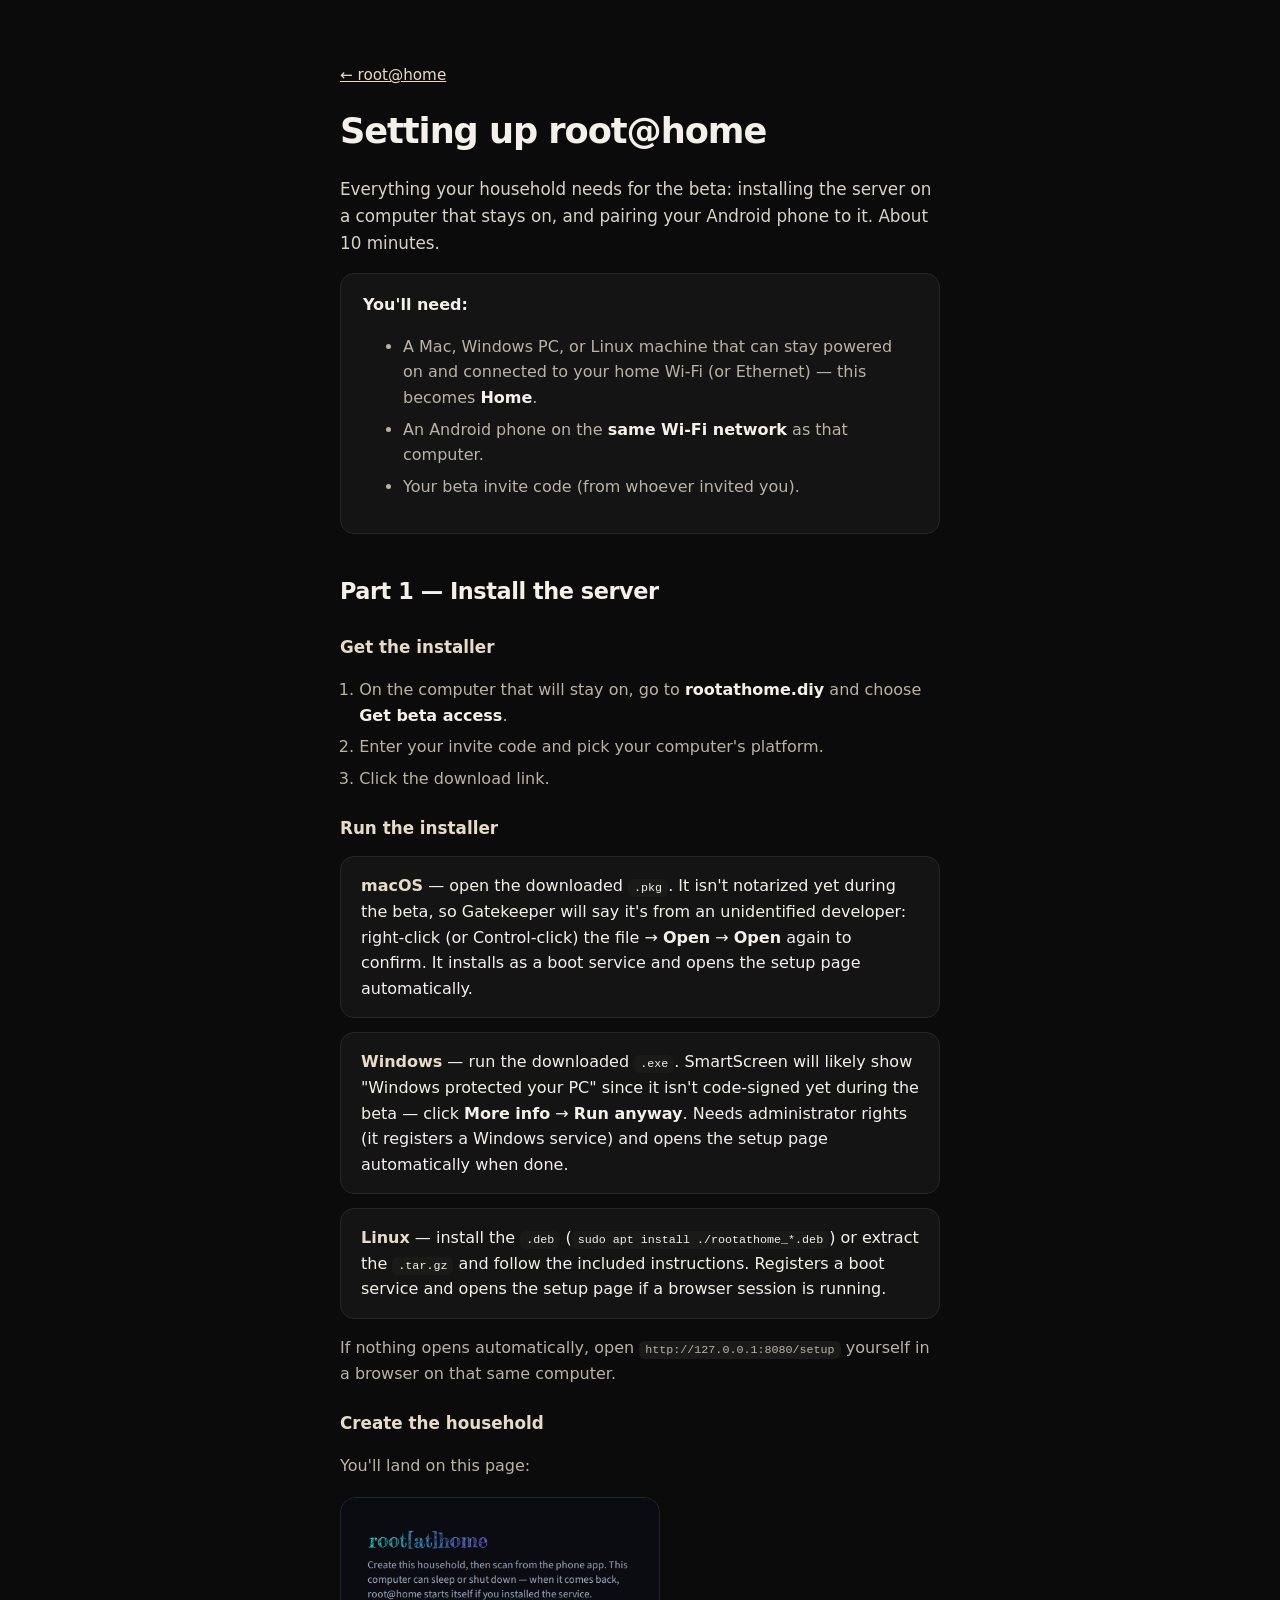
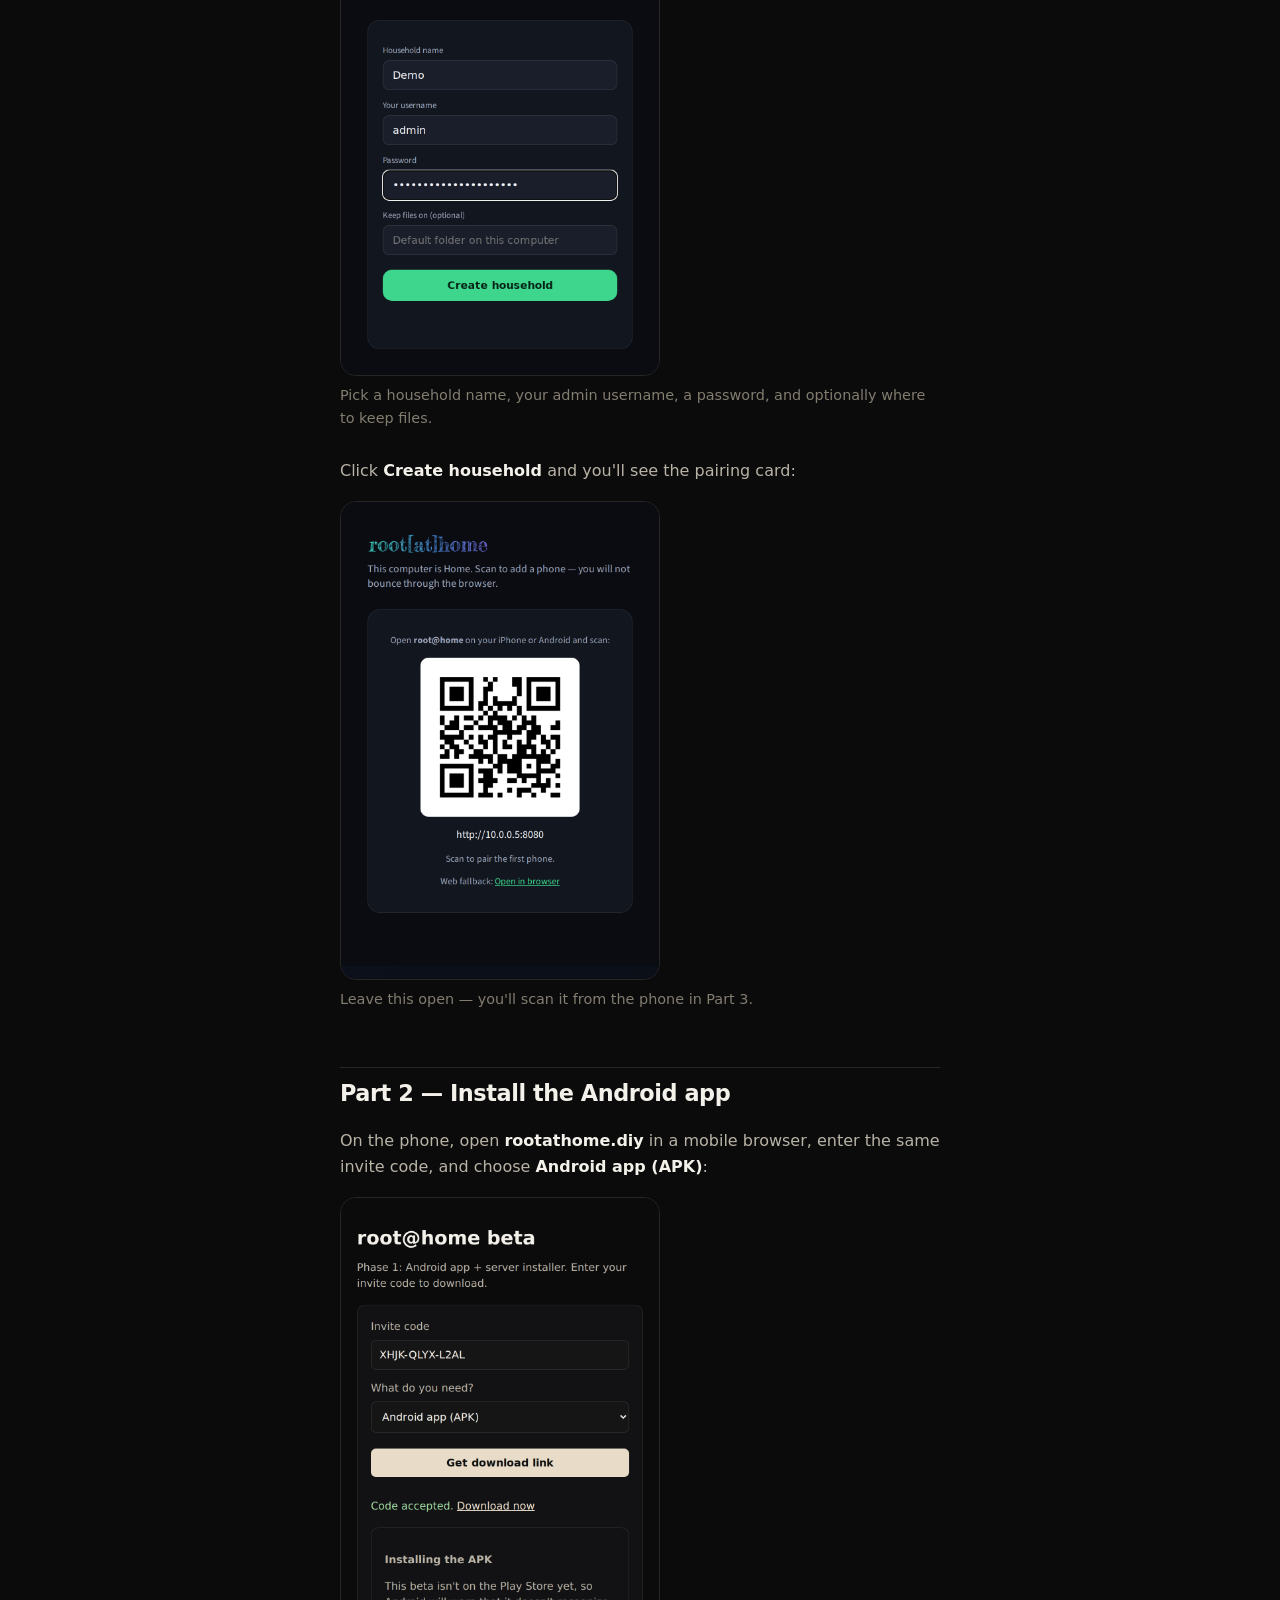
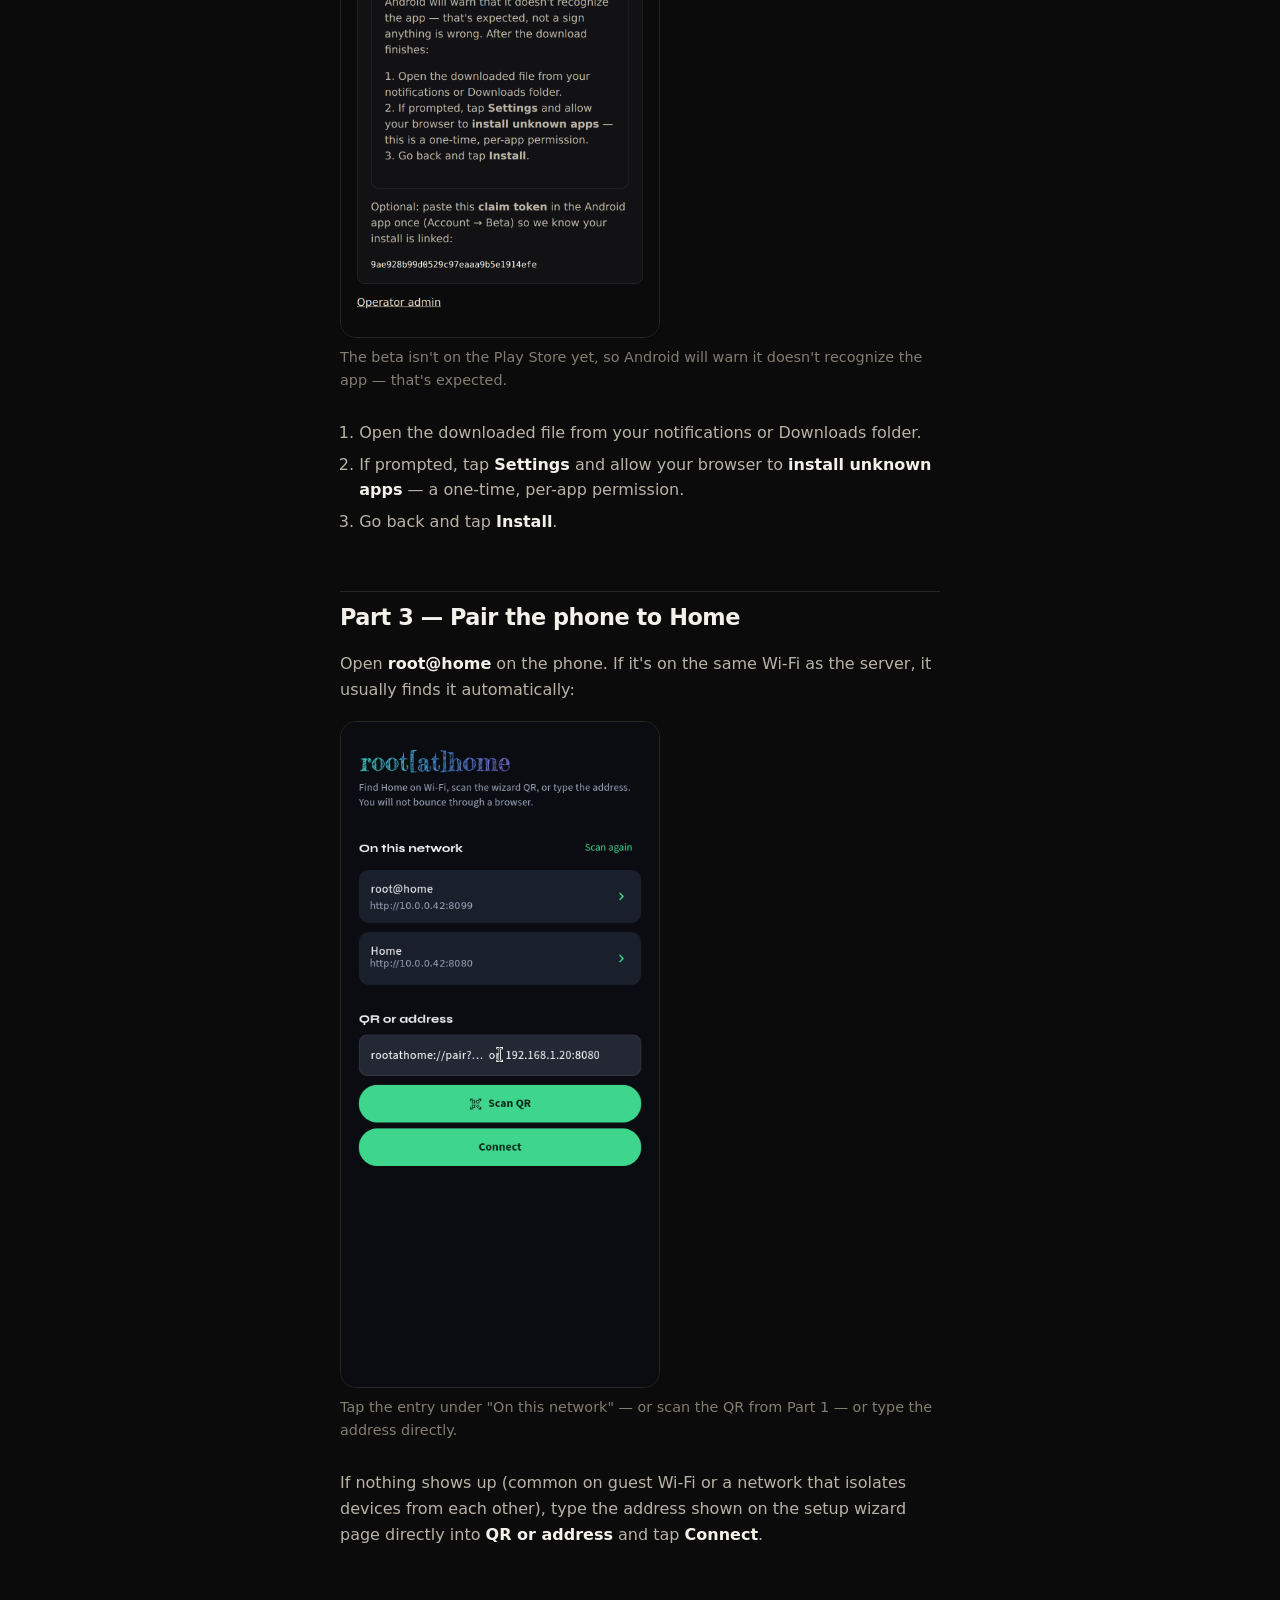
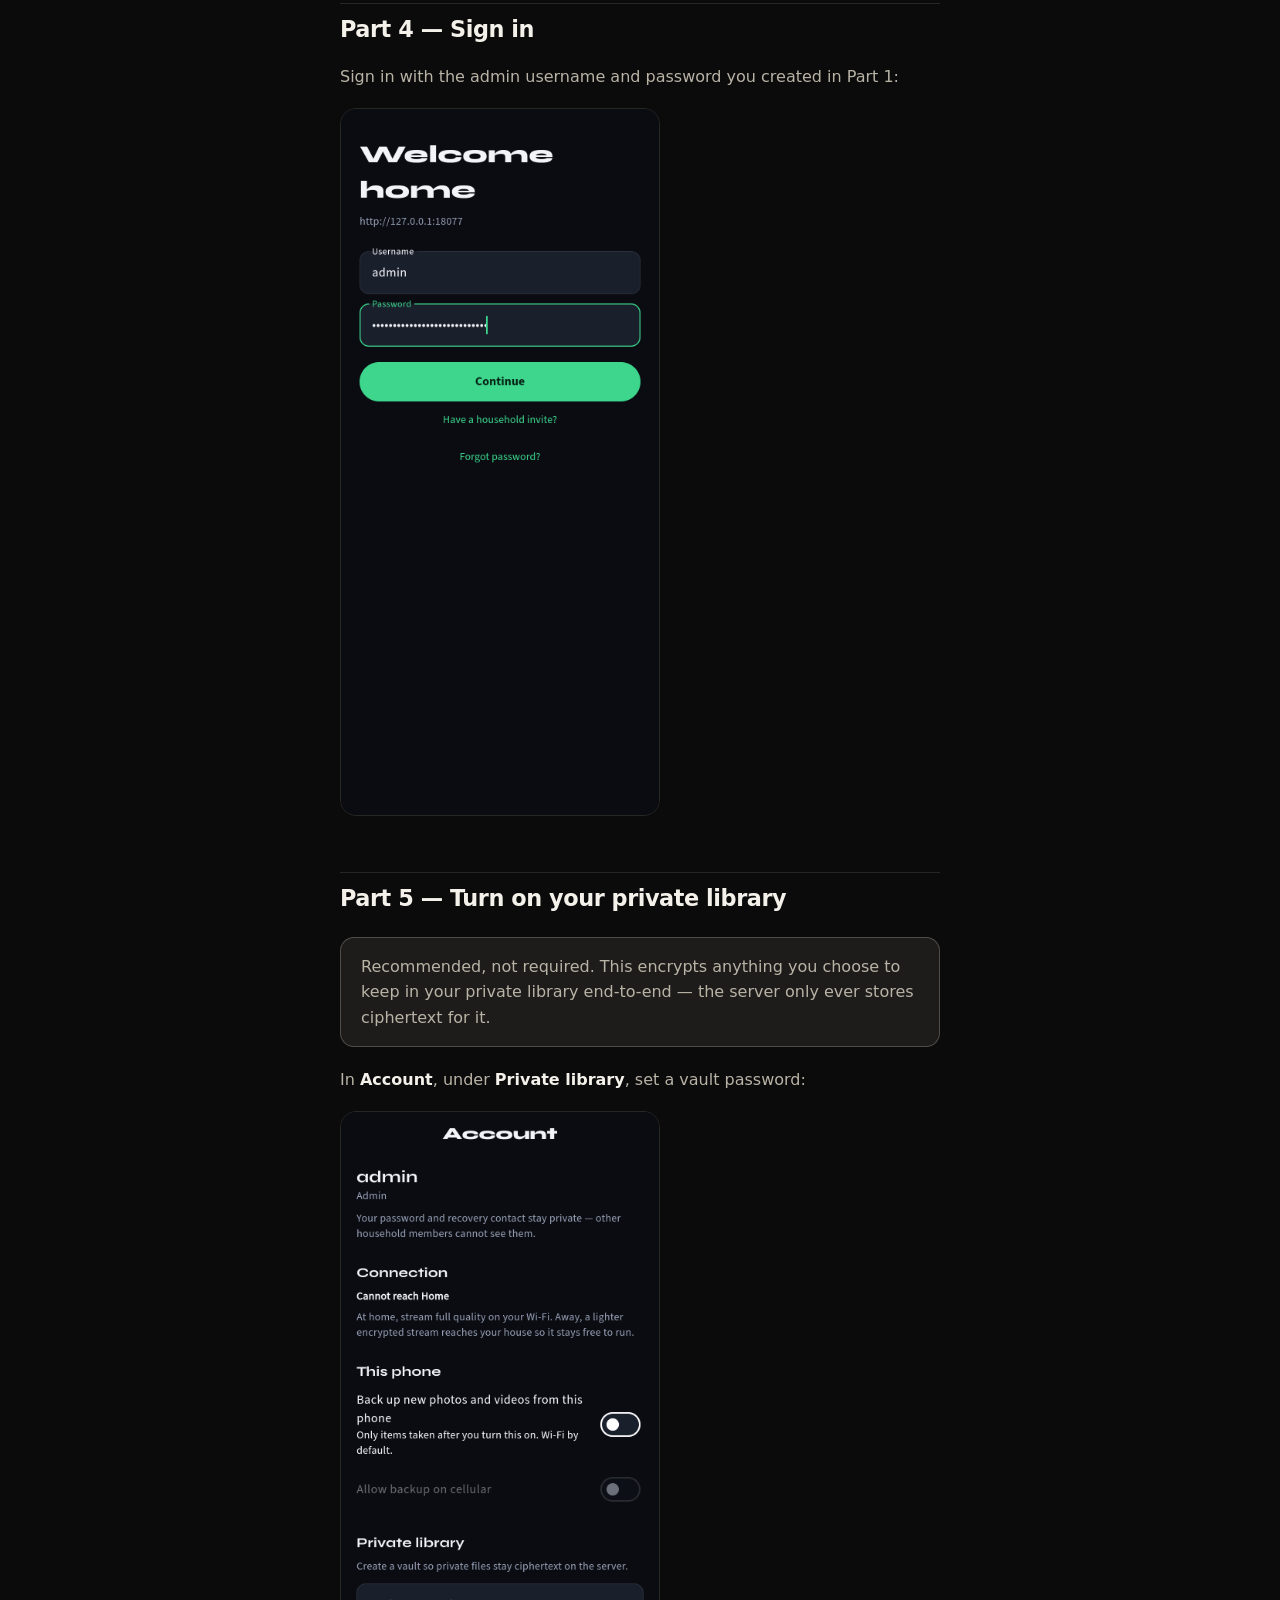
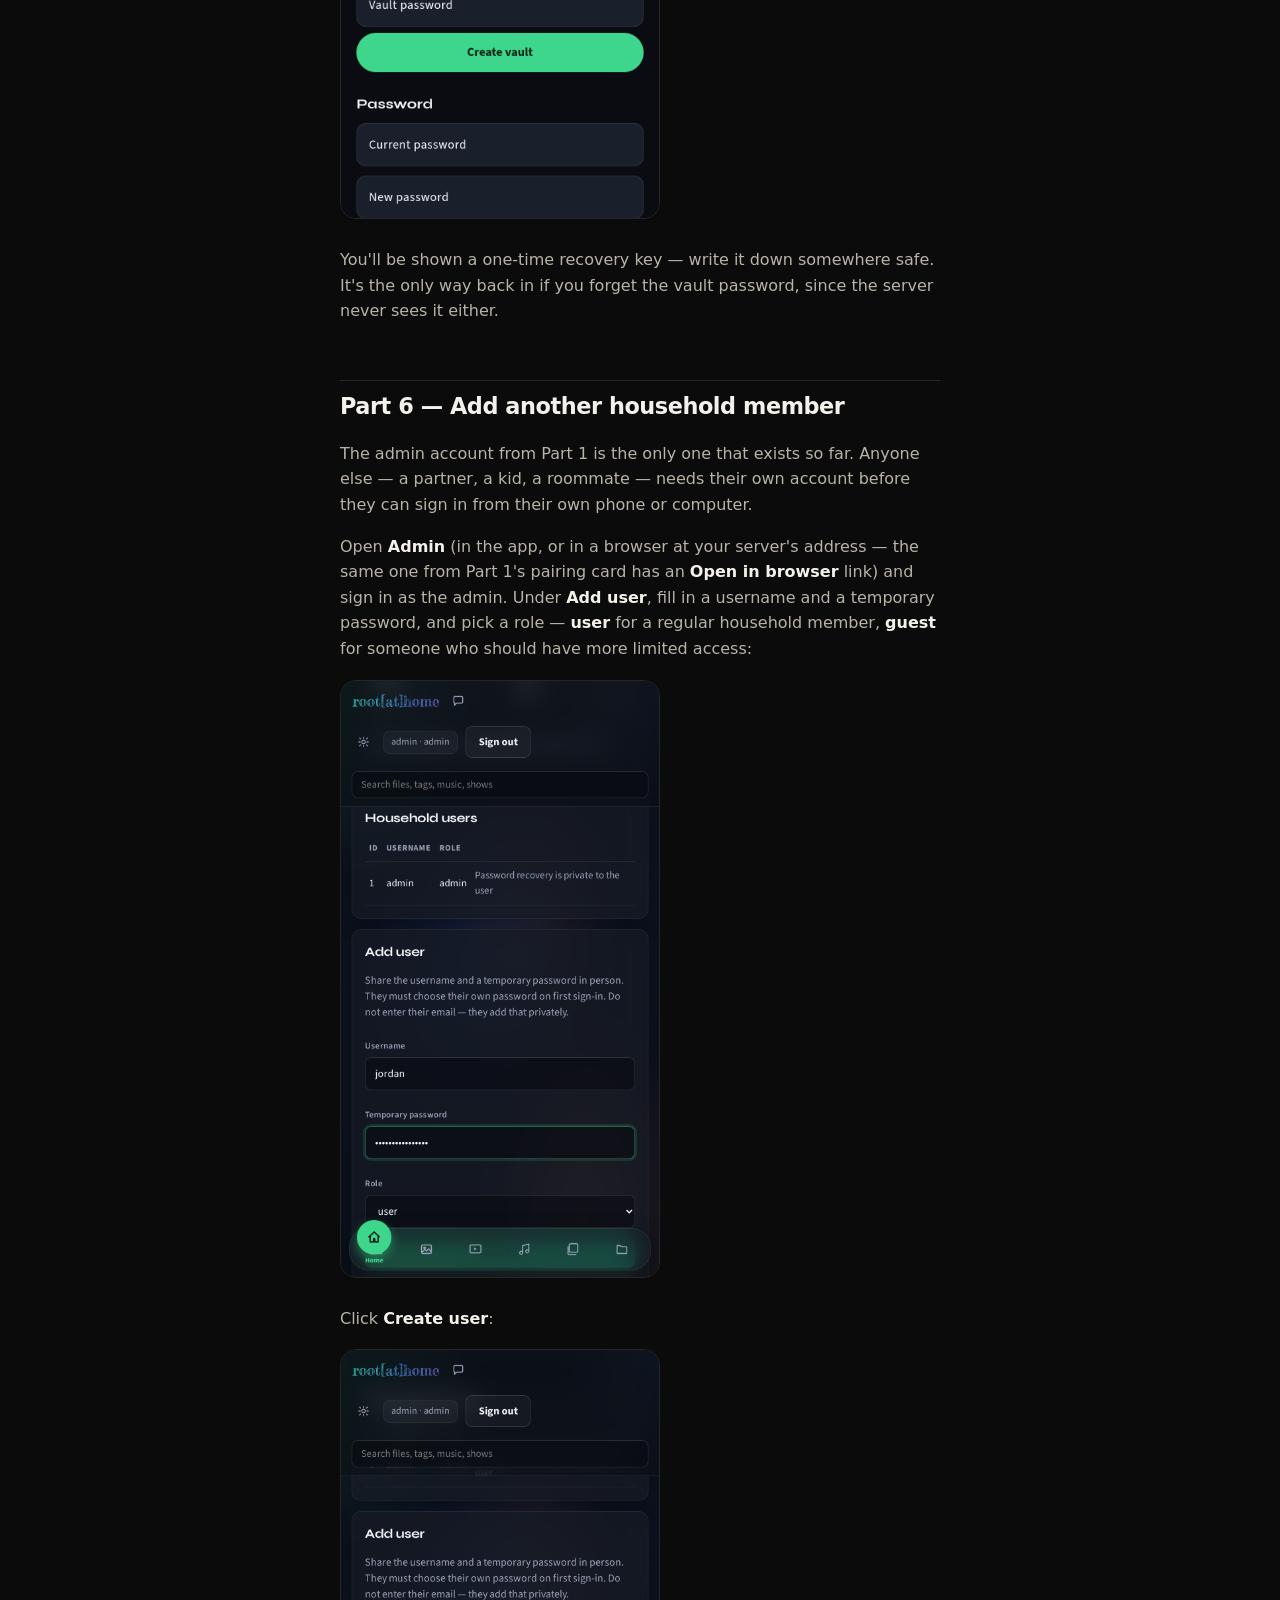
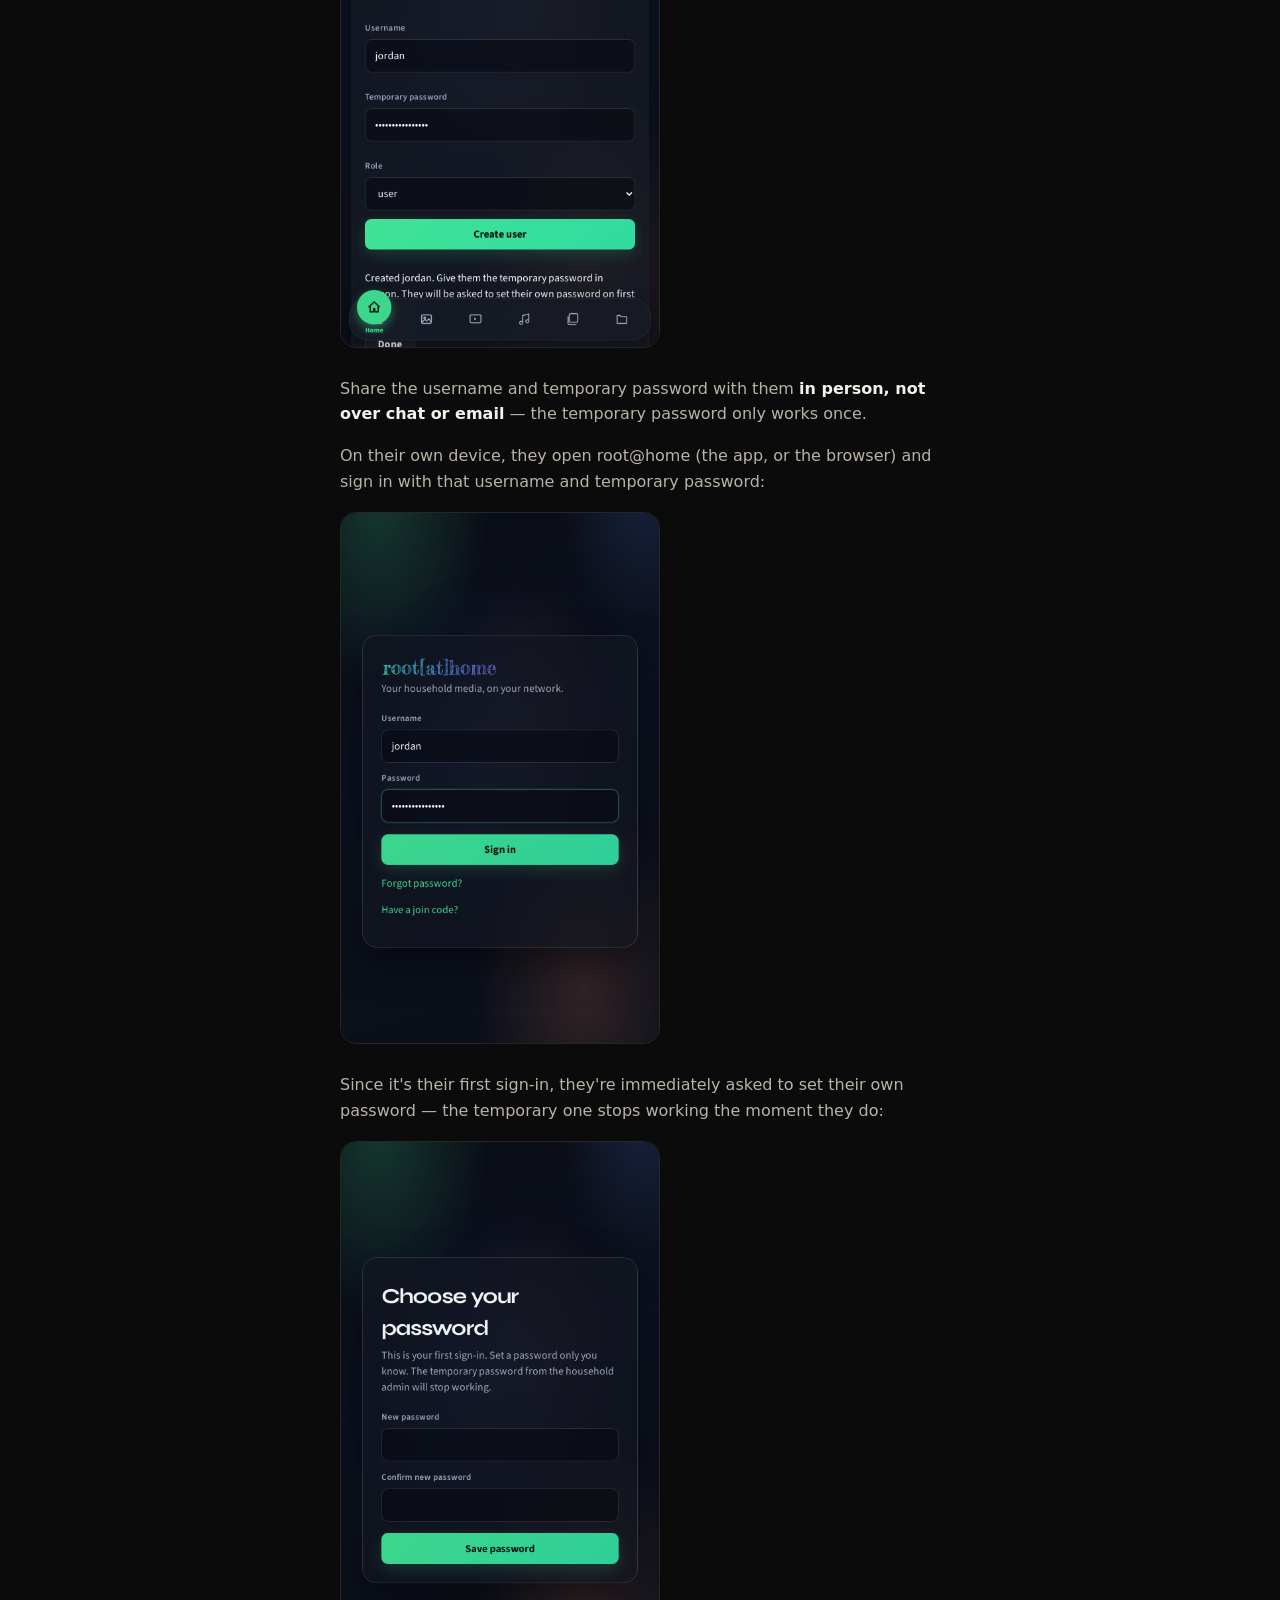
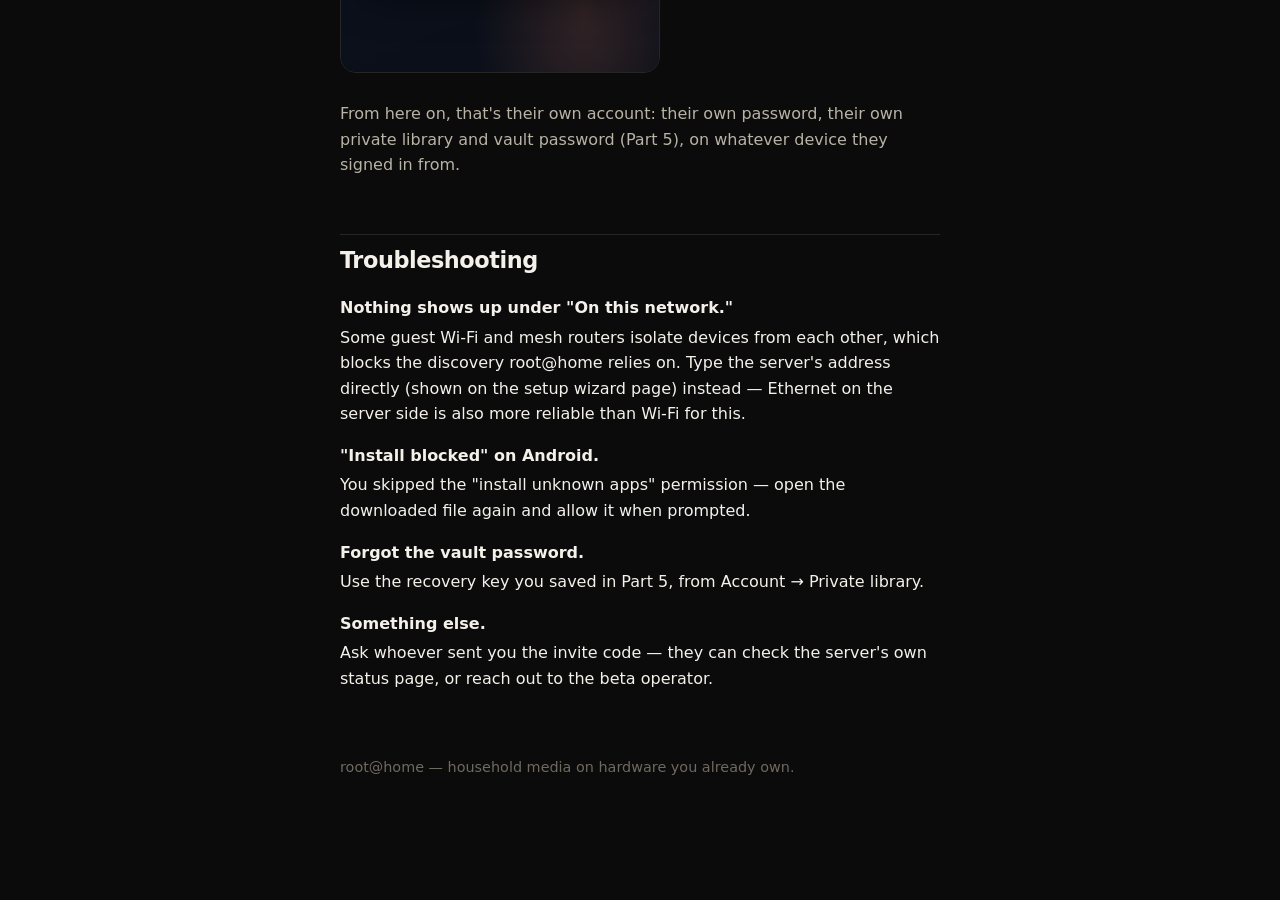
==== setup-guide/index.html @ a2ae7168 "guide" ====
<!DOCTYPE html>
<html lang="en">
<head>
  <meta charset="utf-8">
  <meta name="viewport" content="width=device-width, initial-scale=1">
  <title>Setup guide — root@home</title>
  <meta name="description" content="Install the root@home server and pair your phone — about 10 minutes, step by step with screenshots.">
  <style>
    :root { color-scheme: dark; }
    * { box-sizing: border-box; }
    body {
      margin: 0;
      font-family: ui-sans-serif, system-ui, -apple-system, sans-serif;
      background: #0b0b0c;
      color: #f4f1ea;
      line-height: 1.6;
    }
    main { max-width: 40rem; margin: 0 auto; padding: 48px 20px 96px; }
    h1 { font-size: 2.2rem; letter-spacing: -0.03em; margin: 0 0 8px; }
    h2 {
      font-size: 1.4rem;
      letter-spacing: -0.02em;
      margin: 56px 0 4px;
      padding-top: 8px;
      border-top: 1px solid #262625;
    }
    h2:first-of-type { border-top: 0; margin-top: 32px; }
    h3 { font-size: 1.05rem; margin: 24px 0 8px; color: #e8dcc8; }
    p, li { color: #b9b3a6; }
    strong { color: #f4f1ea; }
    a { color: #e8dcc8; }
    .lede { font-size: 1.05rem; color: #d8d3c8; }
    .req { background: #141414; border: 1px solid #262625; border-radius: 14px; padding: 18px 22px; }
    .req li { margin: 6px 0; }
    figure { margin: 18px 0 28px; }
    figure img {
      display: block;
      max-width: 320px;
      width: 100%;
      border-radius: 16px;
      border: 1px solid #262625;
    }
    figcaption { font-size: 0.9rem; color: #837d70; margin-top: 8px; }
    .platform {
      background: #141414;
      border: 1px solid #262625;
      border-radius: 14px;
      padding: 16px 20px;
      margin: 14px 0;
    }
    .platform b { color: #e8dcc8; }
    .callout {
      background: rgba(232, 220, 200, 0.08);
      border: 1px solid rgba(232, 220, 200, 0.25);
      border-radius: 14px;
      padding: 16px 20px;
      margin: 20px 0;
    }
    .steps { padding-left: 1.2rem; }
    .steps li { margin: 6px 0; }
    code { background: #1a1a19; padding: 2px 6px; border-radius: 6px; font-size: 0.9em; }
    .top-link { font-size: 0.95rem; }
    .troubleshoot dt { color: #f4f1ea; font-weight: 650; margin-top: 16px; }
    .troubleshoot dd { margin: 4px 0 0; }
    footer { margin-top: 64px; font-size: 0.9rem; color: #6f6a5f; }
  </style>
</head>
<body>
  <main>
    <p class="top-link"><a href="/">&larr; root@home</a></p>
    <h1>Setting up root@home</h1>
    <p class="lede">Everything your household needs for the beta: installing the server on a
      computer that stays on, and pairing your Android phone to it. About 10 minutes.</p>

    <div class="req">
      <strong>You'll need:</strong>
      <ul>
        <li>A Mac, Windows PC, or Linux machine that can stay powered on and connected to your
          home Wi-Fi (or Ethernet) — this becomes <strong>Home</strong>.</li>
        <li>An Android phone on the <strong>same Wi-Fi network</strong> as that computer.</li>
        <li>Your beta invite code (from whoever invited you).</li>
      </ul>
    </div>

    <h2>Part 1 — Install the server</h2>

    <h3>Get the installer</h3>
    <ol class="steps">
      <li>On the computer that will stay on, go to <strong>rootathome.diy</strong> and choose
        <strong>Get beta access</strong>.</li>
      <li>Enter your invite code and pick your computer's platform.</li>
      <li>Click the download link.</li>
    </ol>

    <h3>Run the installer</h3>
    <div class="platform">
      <b>macOS</b> — open the downloaded <code>.pkg</code>. It isn't notarized yet during the
      beta, so Gatekeeper will say it's from an unidentified developer: right-click (or
      Control-click) the file &rarr; <strong>Open</strong> &rarr; <strong>Open</strong> again to
      confirm. It installs as a boot service and opens the setup page automatically.
    </div>
    <div class="platform">
      <b>Windows</b> — run the downloaded <code>.exe</code>. SmartScreen will likely show
      "Windows protected your PC" since it isn't code-signed yet during the beta — click
      <strong>More info</strong> &rarr; <strong>Run anyway</strong>. Needs administrator rights
      (it registers a Windows service) and opens the setup page automatically when done.
    </div>
    <div class="platform">
      <b>Linux</b> — install the <code>.deb</code>
      (<code>sudo apt install ./rootathome_*.deb</code>) or extract the <code>.tar.gz</code> and
      follow the included instructions. Registers a boot service and opens the setup page if a
      browser session is running.
    </div>
    <p>If nothing opens automatically, open <code>http://127.0.0.1:8080/setup</code> yourself in
      a browser on that same computer.</p>

    <h3>Create the household</h3>
    <p>You'll land on this page:</p>
    <figure>
      <img src="assets/setup-wizard-filled.png" alt="Setup wizard with household name, username, and password filled in">
      <figcaption>Pick a household name, your admin username, a password, and optionally where to keep files.</figcaption>
    </figure>
    <p>Click <strong>Create household</strong> and you'll see the pairing card:</p>
    <figure>
      <img src="assets/setup-wizard-paired.png" alt="Setup wizard showing a QR code to pair the first phone">
      <figcaption>Leave this open — you'll scan it from the phone in Part 3.</figcaption>
    </figure>

    <h2>Part 2 — Install the Android app</h2>
    <p>On the phone, open <strong>rootathome.diy</strong> in a mobile browser, enter the same
      invite code, and choose <strong>Android app (APK)</strong>:</p>
    <figure>
      <img src="assets/download-android.png" alt="Download page showing Android install instructions after redeeming a code">
      <figcaption>The beta isn't on the Play Store yet, so Android will warn it doesn't recognize the app — that's expected.</figcaption>
    </figure>
    <ol class="steps">
      <li>Open the downloaded file from your notifications or Downloads folder.</li>
      <li>If prompted, tap <strong>Settings</strong> and allow your browser to
        <strong>install unknown apps</strong> — a one-time, per-app permission.</li>
      <li>Go back and tap <strong>Install</strong>.</li>
    </ol>

    <h2>Part 3 — Pair the phone to Home</h2>
    <p>Open <strong>root@home</strong> on the phone. If it's on the same Wi-Fi as the server, it
      usually finds it automatically:</p>
    <figure>
      <img src="assets/app-pair-screen.png" alt="Pair screen listing a discovered server on the local network">
      <figcaption>Tap the entry under "On this network" — or scan the QR from Part 1 — or type the address directly.</figcaption>
    </figure>
    <p>If nothing shows up (common on guest Wi-Fi or a network that isolates devices from each
      other), type the address shown on the setup wizard page directly into <strong>QR or
      address</strong> and tap <strong>Connect</strong>.</p>

    <h2>Part 4 — Sign in</h2>
    <p>Sign in with the admin username and password you created in Part 1:</p>
    <figure>
      <img src="assets/app-login-screen.png" alt="Login screen with username and password fields">
    </figure>

    <h2>Part 5 — Turn on your private library</h2>
    <p class="callout">Recommended, not required. This encrypts anything you choose to keep in
      your private library end-to-end — the server only ever stores ciphertext for it.</p>
    <p>In <strong>Account</strong>, under <strong>Private library</strong>, set a vault
      password:</p>
    <figure>
      <img src="assets/app-account-vault.png" alt="Account screen showing the Private library vault setup section">
    </figure>
    <p>You'll be shown a one-time recovery key — write it down somewhere safe. It's the only way
      back in if you forget the vault password, since the server never sees it either.</p>

    <h2>Part 6 — Add another household member</h2>
    <p>The admin account from Part 1 is the only one that exists so far. Anyone else — a
      partner, a kid, a roommate — needs their own account before they can sign in from their
      own phone or computer.</p>
    <p>Open <strong>Admin</strong> (in the app, or in a browser at your server's address — the
      same one from Part 1's pairing card has an <strong>Open in browser</strong> link) and sign
      in as the admin. Under <strong>Add user</strong>, fill in a username and a temporary
      password, and pick a role — <strong>user</strong> for a regular household member,
      <strong>guest</strong> for someone who should have more limited access:</p>
    <figure>
      <img src="assets/admin-add-user-filled.png" alt="Admin screen, Add user form filled in with a username, temporary password, and role">
    </figure>
    <p>Click <strong>Create user</strong>:</p>
    <figure>
      <img src="assets/admin-add-user-created.png" alt="Admin screen after creating a user, showing the confirmation message">
    </figure>
    <p>Share the username and temporary password with them <strong>in person, not over chat or
      email</strong> — the temporary password only works once.</p>
    <p>On their own device, they open root@home (the app, or the browser) and sign in with that
      username and temporary password:</p>
    <figure>
      <img src="assets/web-login-second-device.png" alt="Sign-in screen with a new user's username and temporary password entered">
    </figure>
    <p>Since it's their first sign-in, they're immediately asked to set their own password — the
      temporary one stops working the moment they do:</p>
    <figure>
      <img src="assets/web-forced-password.png" alt="Choose your password screen shown on first sign-in">
    </figure>
    <p>From here on, that's their own account: their own password, their own private library and
      vault password (Part 5), on whatever device they signed in from.</p>

    <h2>Troubleshooting</h2>
    <dl class="troubleshoot">
      <dt>Nothing shows up under "On this network."</dt>
      <dd>Some guest Wi-Fi and mesh routers isolate devices from each other, which blocks the
        discovery root@home relies on. Type the server's address directly (shown on the setup
        wizard page) instead — Ethernet on the server side is also more reliable than Wi-Fi for
        this.</dd>
      <dt>"Install blocked" on Android.</dt>
      <dd>You skipped the "install unknown apps" permission — open the downloaded file again and
        allow it when prompted.</dd>
      <dt>Forgot the vault password.</dt>
      <dd>Use the recovery key you saved in Part 5, from Account &rarr; Private library.</dd>
      <dt>Something else.</dt>
      <dd>Ask whoever sent you the invite code — they can check the server's own status page, or
        reach out to the beta operator.</dd>
    </dl>

    <footer>root@home — household media on hardware you already own.</footer>
  </main>
</body>
</html>
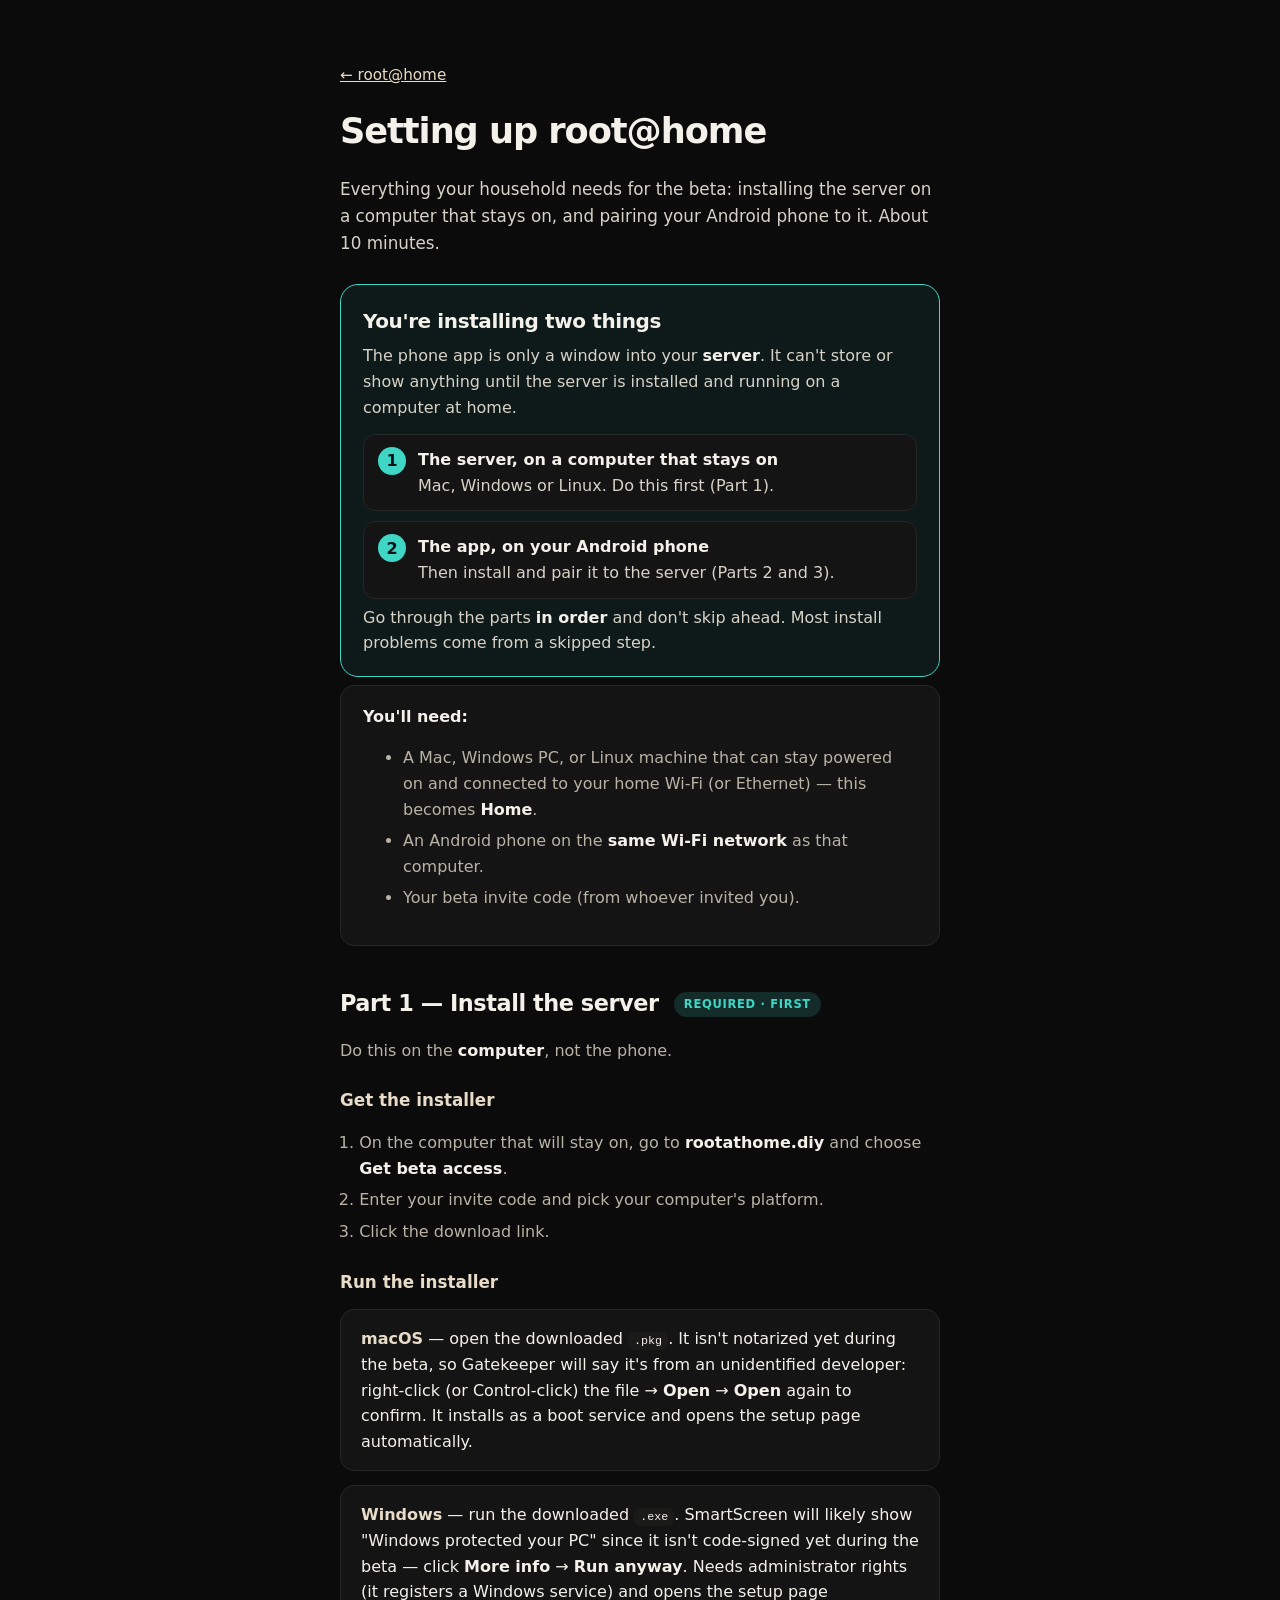
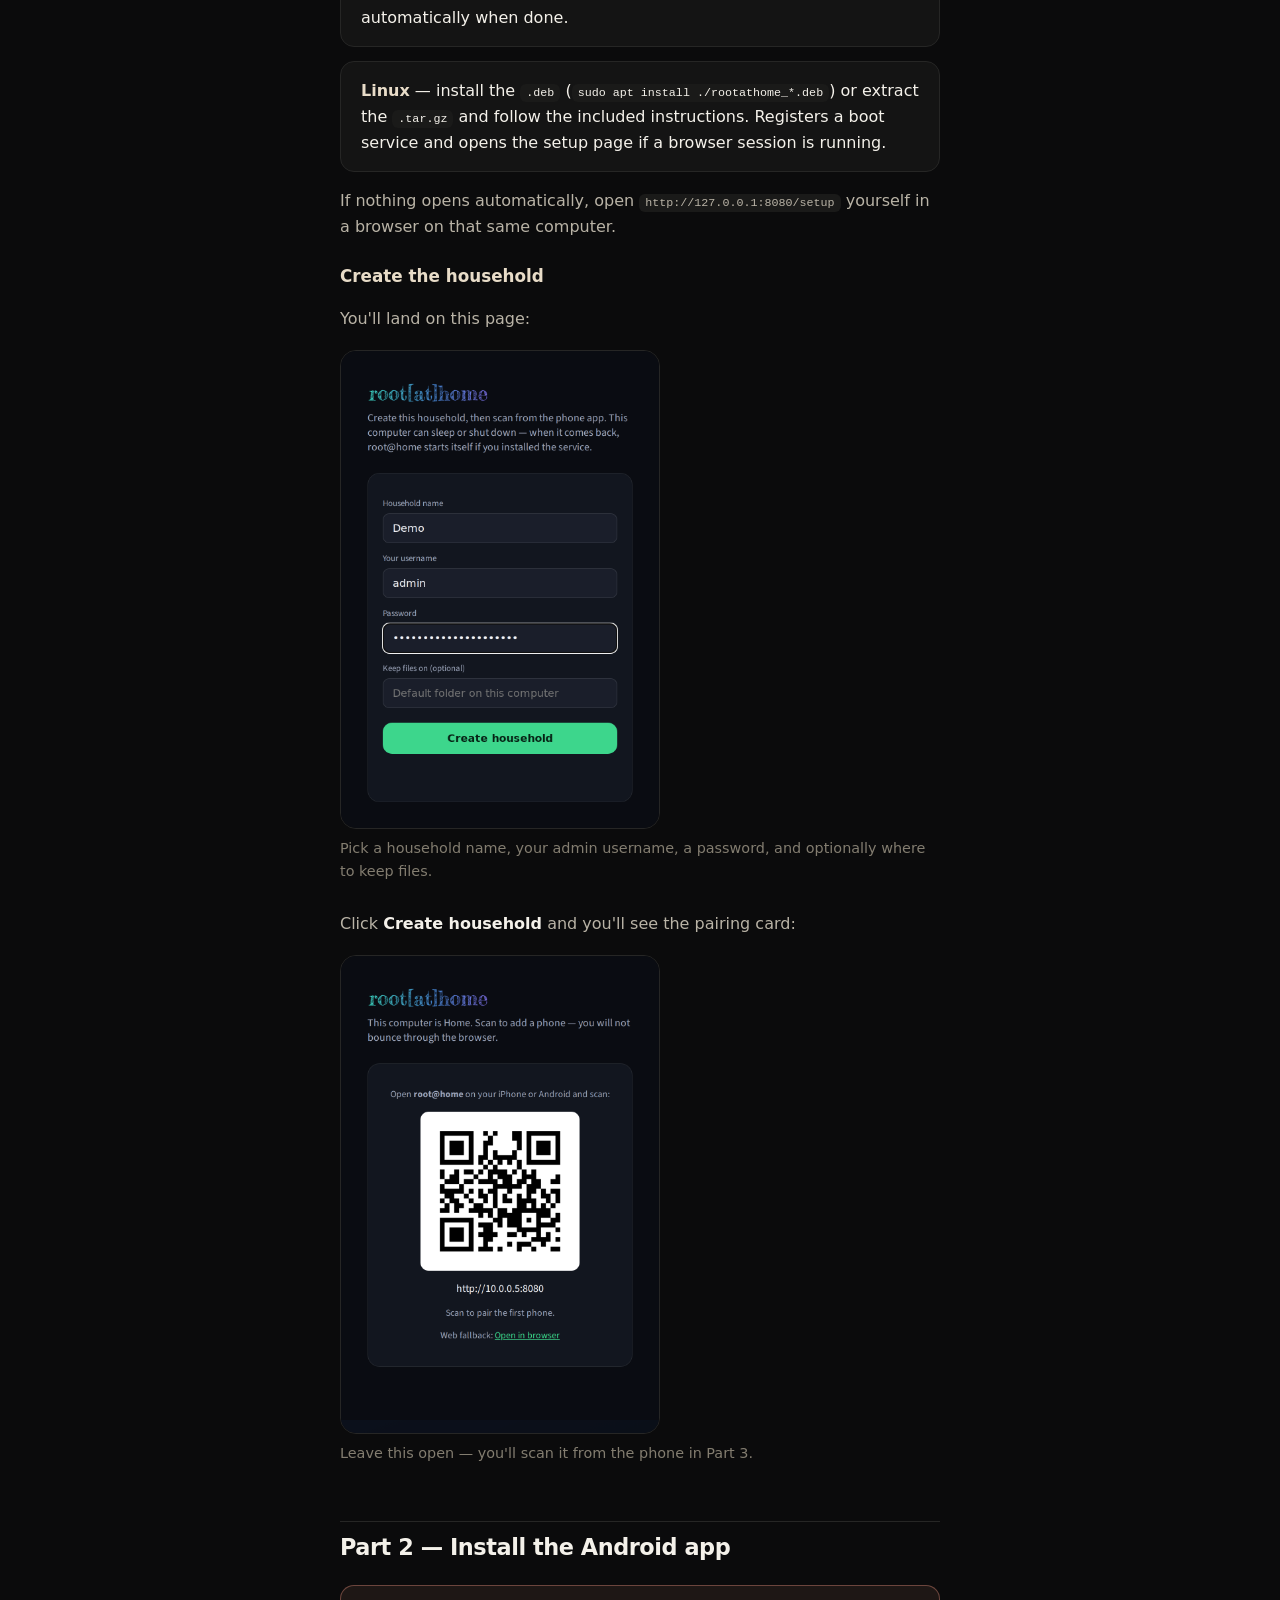
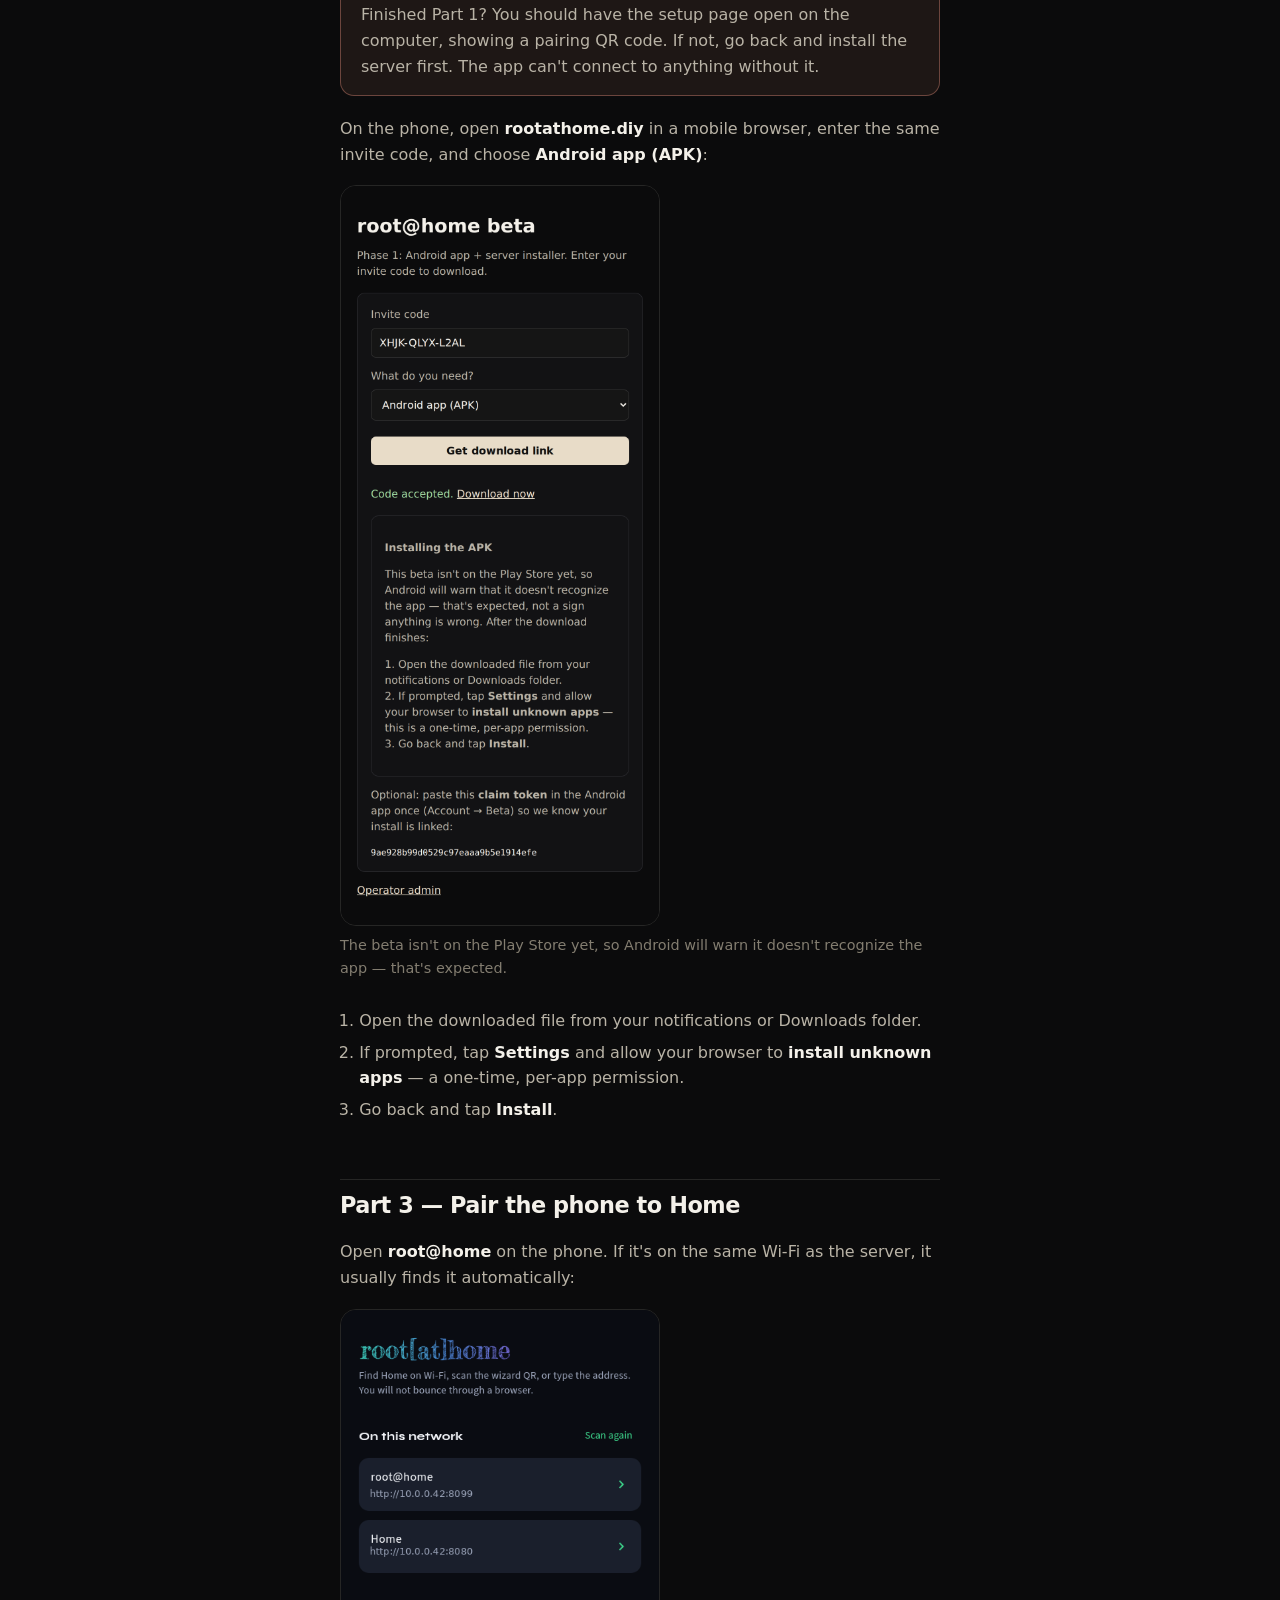
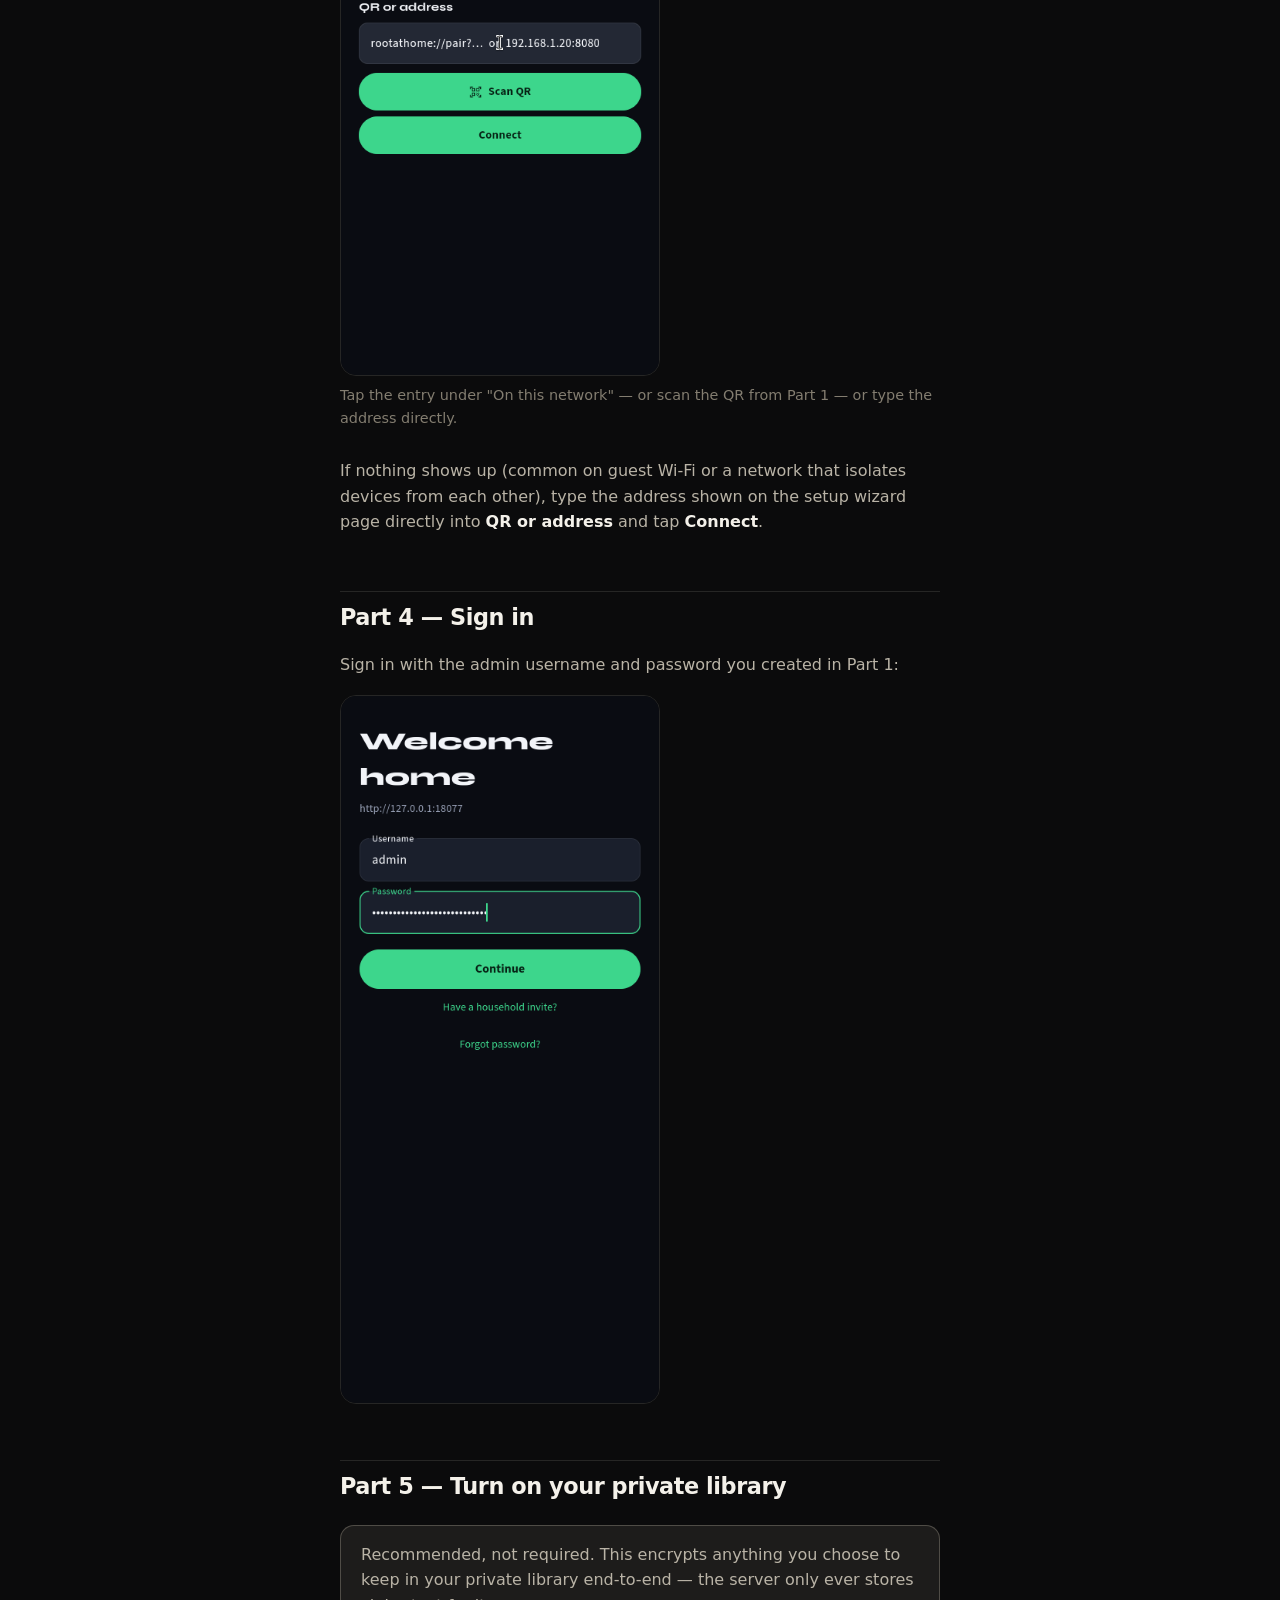
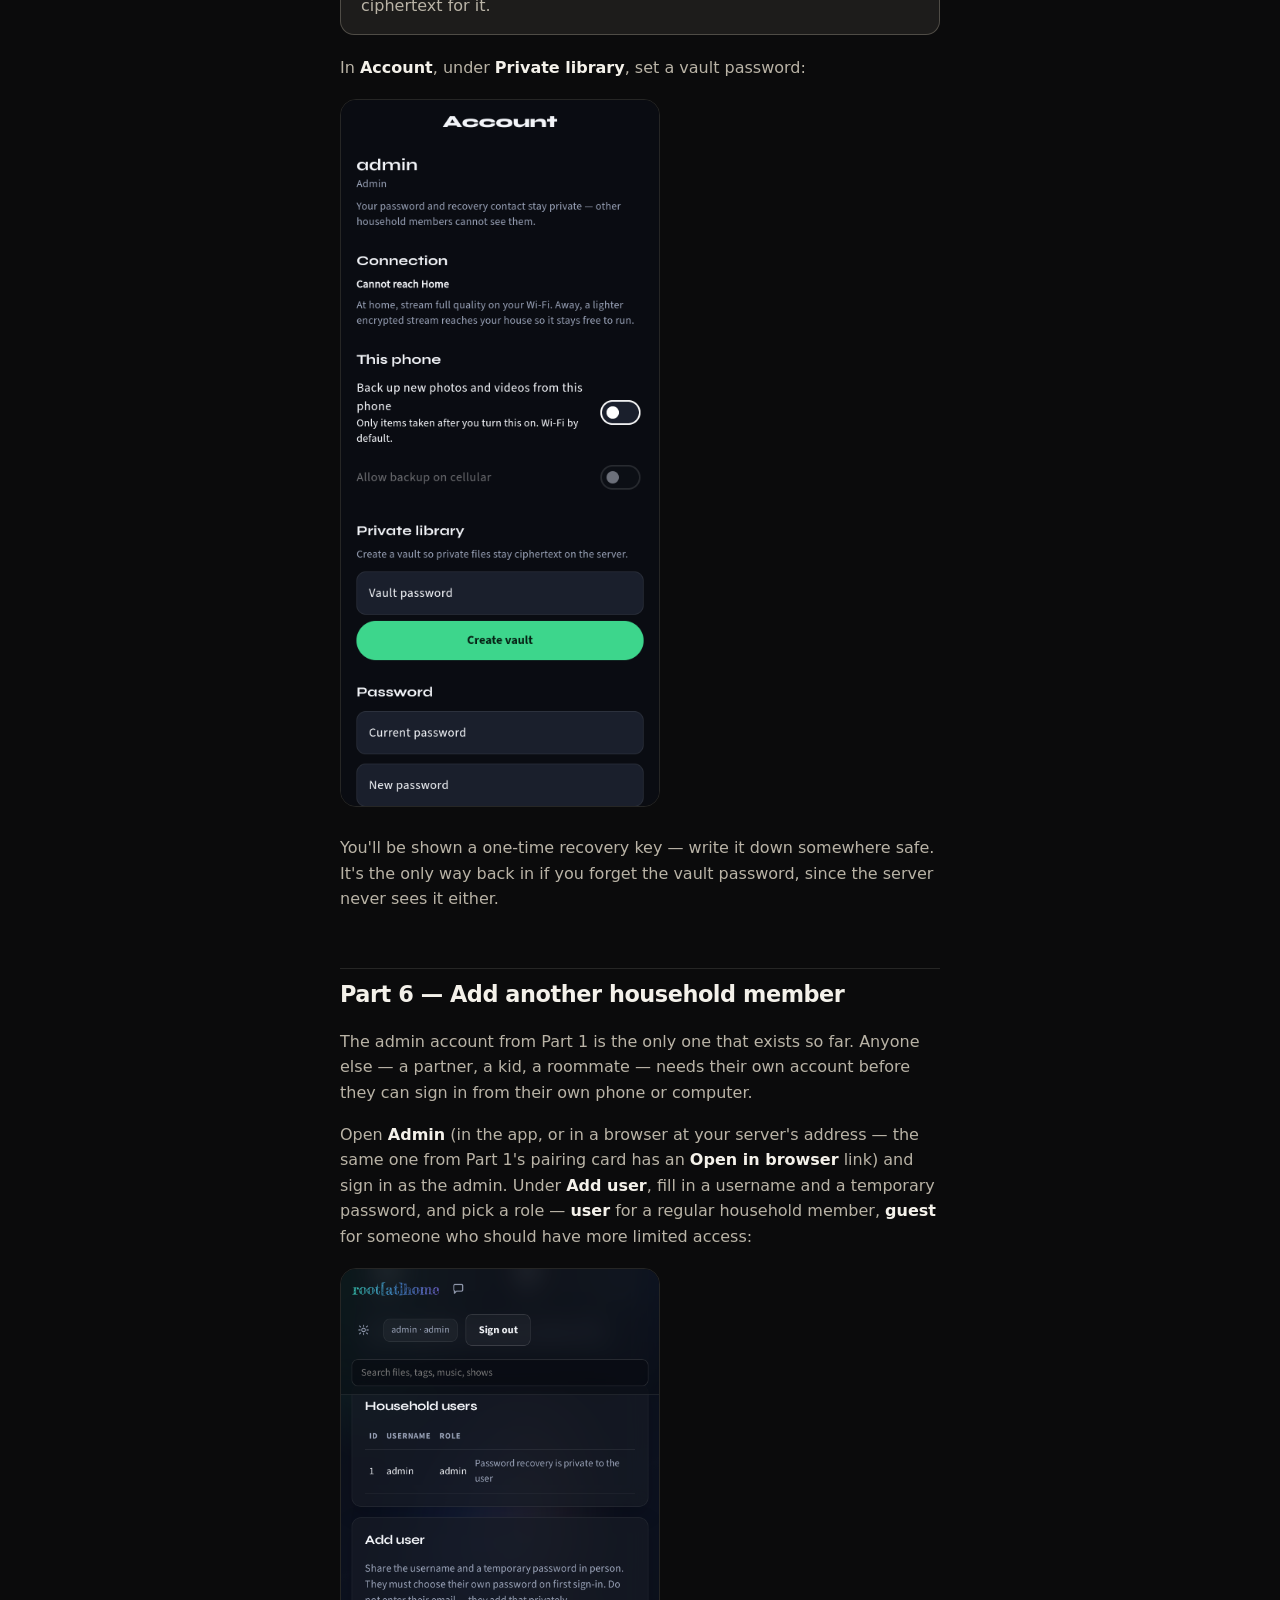
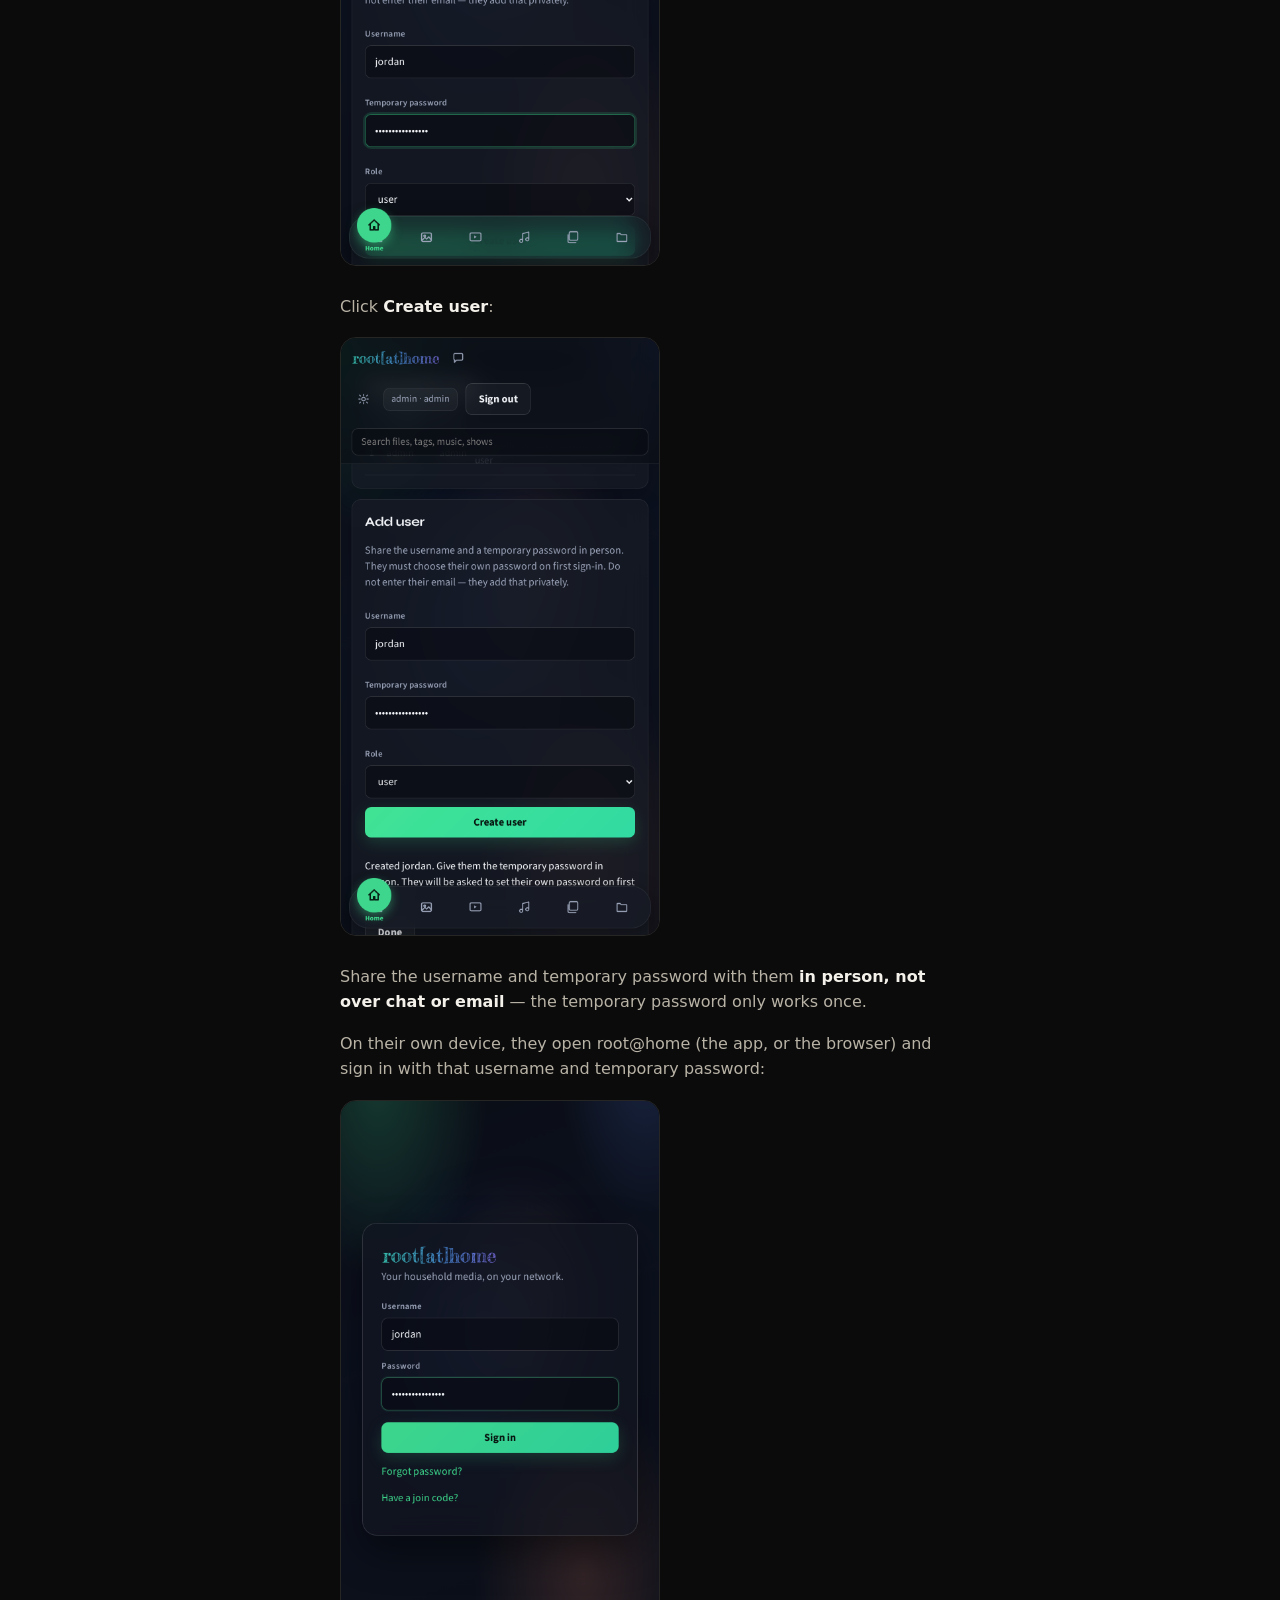
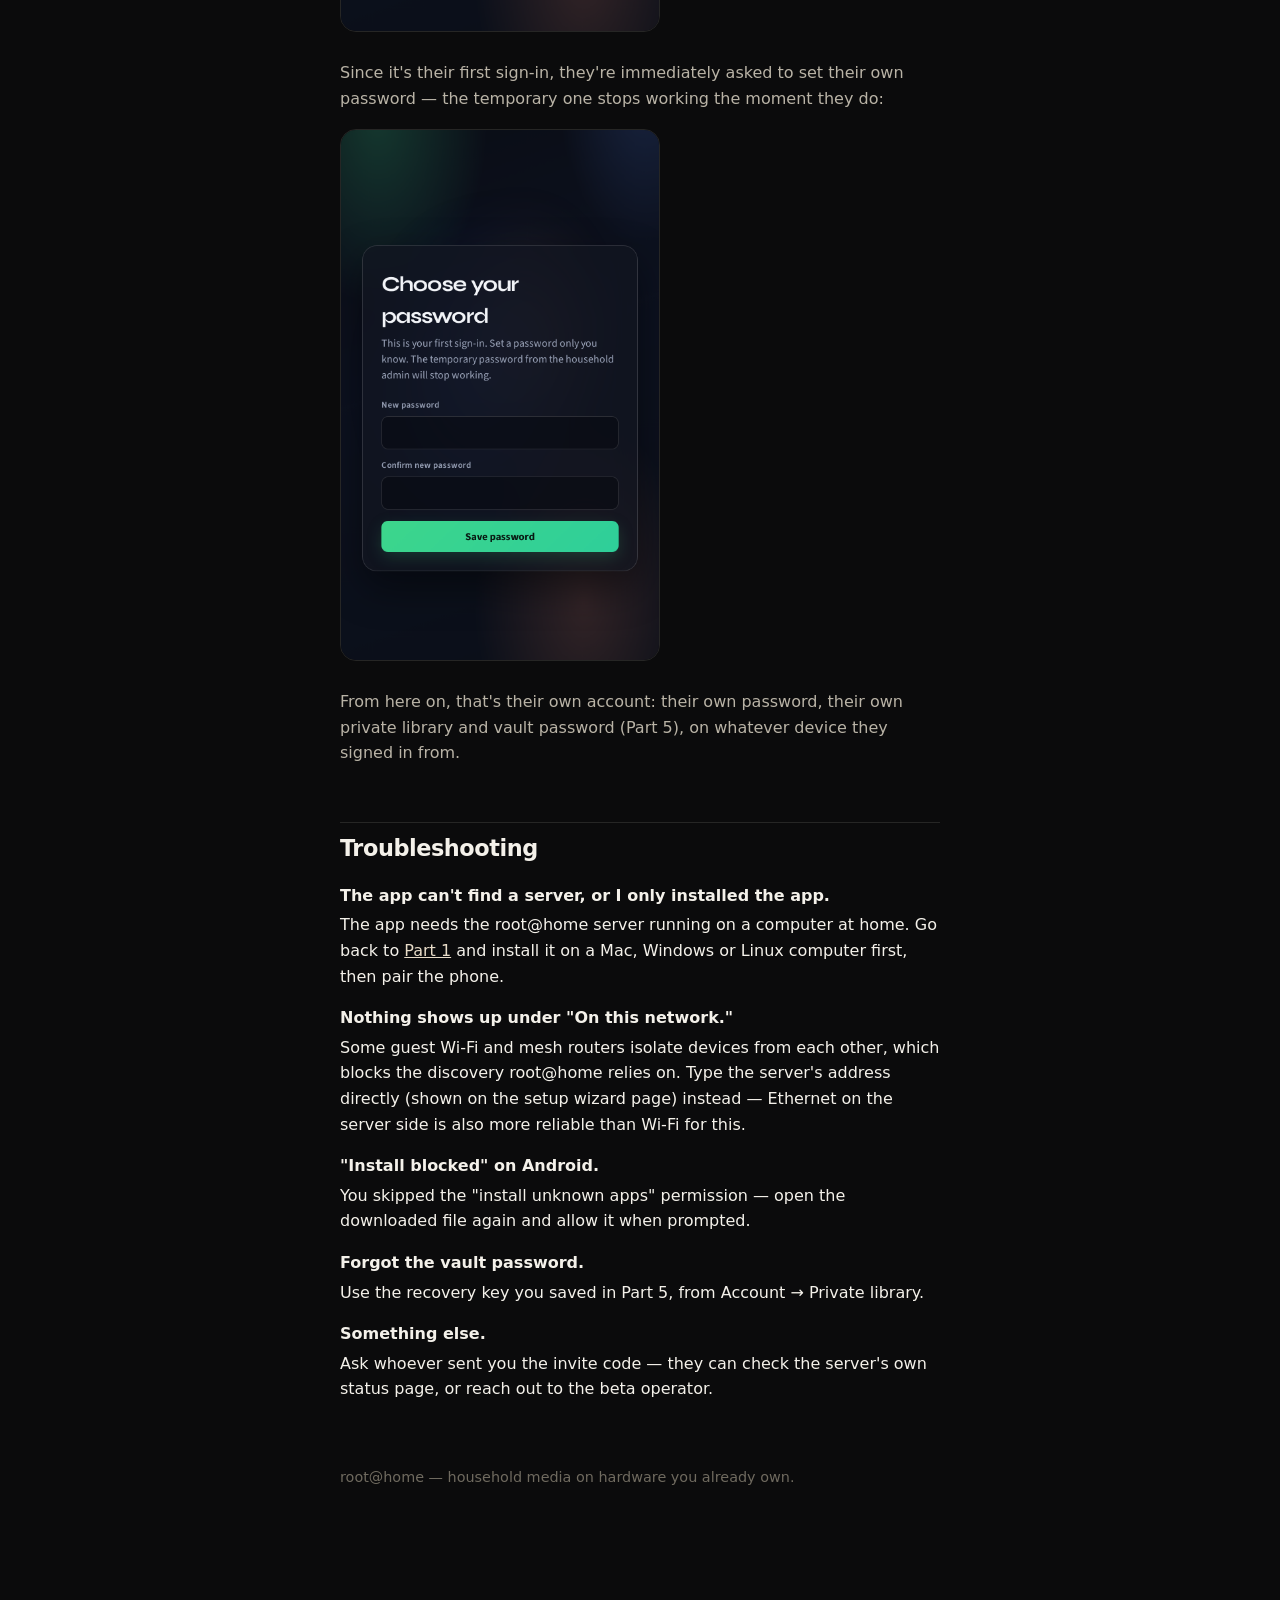
==== commit 6a0e0408: "setup guide emphasize" ====
--- a/setup-guide/index.html
+++ b/setup-guide/index.html
@@ -62,6 +62,36 @@
     .top-link { font-size: 0.95rem; }
     .troubleshoot dt { color: #f4f1ea; font-weight: 650; margin-top: 16px; }
     .troubleshoot dd { margin: 4px 0 0; }
+    .overview {
+      margin: 28px 0 8px;
+      border: 1.5px solid #3fd6c6;
+      border-radius: 18px;
+      padding: 20px 22px;
+      background: rgba(63, 214, 198, 0.07);
+    }
+    .overview h2 { border: 0; margin: 0 0 6px; padding: 0; font-size: 1.25rem; }
+    .overview p { margin: 6px 0 0; color: #d8d3c8; }
+    .overview ol { list-style: none; padding: 0; margin: 14px 0 0; display: grid; gap: 10px; }
+    .overview li { display: flex; gap: 12px; align-items: flex-start; background: #141414; border: 1px solid #262625; border-radius: 12px; padding: 12px 14px; color: #d8d3c8; }
+    .overview .n { flex: 0 0 28px; height: 28px; border-radius: 50%; display: grid; place-items: center; font-weight: 700; background: #3fd6c6; color: #06121a; }
+    .overview li b { display: block; color: #f4f1ea; }
+    .tag {
+      display: inline-block;
+      vertical-align: middle;
+      margin-left: 8px;
+      font-size: 0.72rem;
+      font-weight: 700;
+      letter-spacing: 0.06em;
+      text-transform: uppercase;
+      padding: 3px 10px;
+      border-radius: 999px;
+      background: rgba(63, 214, 198, 0.16);
+      color: #3fd6c6;
+    }
+    .callout.warn {
+      background: rgba(255, 159, 134, 0.08);
+      border-color: rgba(255, 159, 134, 0.35);
+    }
     footer { margin-top: 64px; font-size: 0.9rem; color: #6f6a5f; }
   </style>
 </head>
@@ -72,6 +102,20 @@
     <p class="lede">Everything your household needs for the beta: installing the server on a
       computer that stays on, and pairing your Android phone to it. About 10 minutes.</p>
 
+    <section class="overview" aria-labelledby="overview-title">
+      <h2 id="overview-title">You're installing two things</h2>
+      <p>The phone app is only a window into your <strong>server</strong>. It can't store or show
+        anything until the server is installed and running on a computer at home.</p>
+      <ol>
+        <li><span class="n">1</span><div><b>The server, on a computer that stays on</b>Mac, Windows or
+          Linux. Do this first (Part 1).</div></li>
+        <li><span class="n">2</span><div><b>The app, on your Android phone</b>Then install and pair it
+          to the server (Parts 2 and 3).</div></li>
+      </ol>
+      <p>Go through the parts <strong>in order</strong> and don't skip ahead. Most install problems
+        come from a skipped step.</p>
+    </section>
+
     <div class="req">
       <strong>You'll need:</strong>
       <ul>
@@ -82,7 +126,8 @@
       </ul>
     </div>
 
-    <h2>Part 1 — Install the server</h2>
+    <h2 id="part-1">Part 1 — Install the server <span class="tag">Required · first</span></h2>
+    <p>Do this on the <strong>computer</strong>, not the phone.</p>
 
     <h3>Get the installer</h3>
     <ol class="steps">
@@ -127,6 +172,9 @@
     </figure>
 
     <h2>Part 2 — Install the Android app</h2>
+    <p class="callout warn">Finished Part 1? You should have the setup page open on the computer,
+      showing a pairing QR code. If not, go back and install the server first. The app can't
+      connect to anything without it.</p>
     <p>On the phone, open <strong>rootathome.diy</strong> in a mobile browser, enter the same
       invite code, and choose <strong>Android app (APK)</strong>:</p>
     <figure>
@@ -201,6 +249,10 @@
 
     <h2>Troubleshooting</h2>
     <dl class="troubleshoot">
+      <dt>The app can't find a server, or I only installed the app.</dt>
+      <dd>The app needs the root@home server running on a computer at home. Go back to
+        <a href="#part-1">Part 1</a> and install it on a Mac, Windows or Linux computer first,
+        then pair the phone.</dd>
       <dt>Nothing shows up under "On this network."</dt>
       <dd>Some guest Wi-Fi and mesh routers isolate devices from each other, which blocks the
         discovery root@home relies on. Type the server's address directly (shown on the setup
